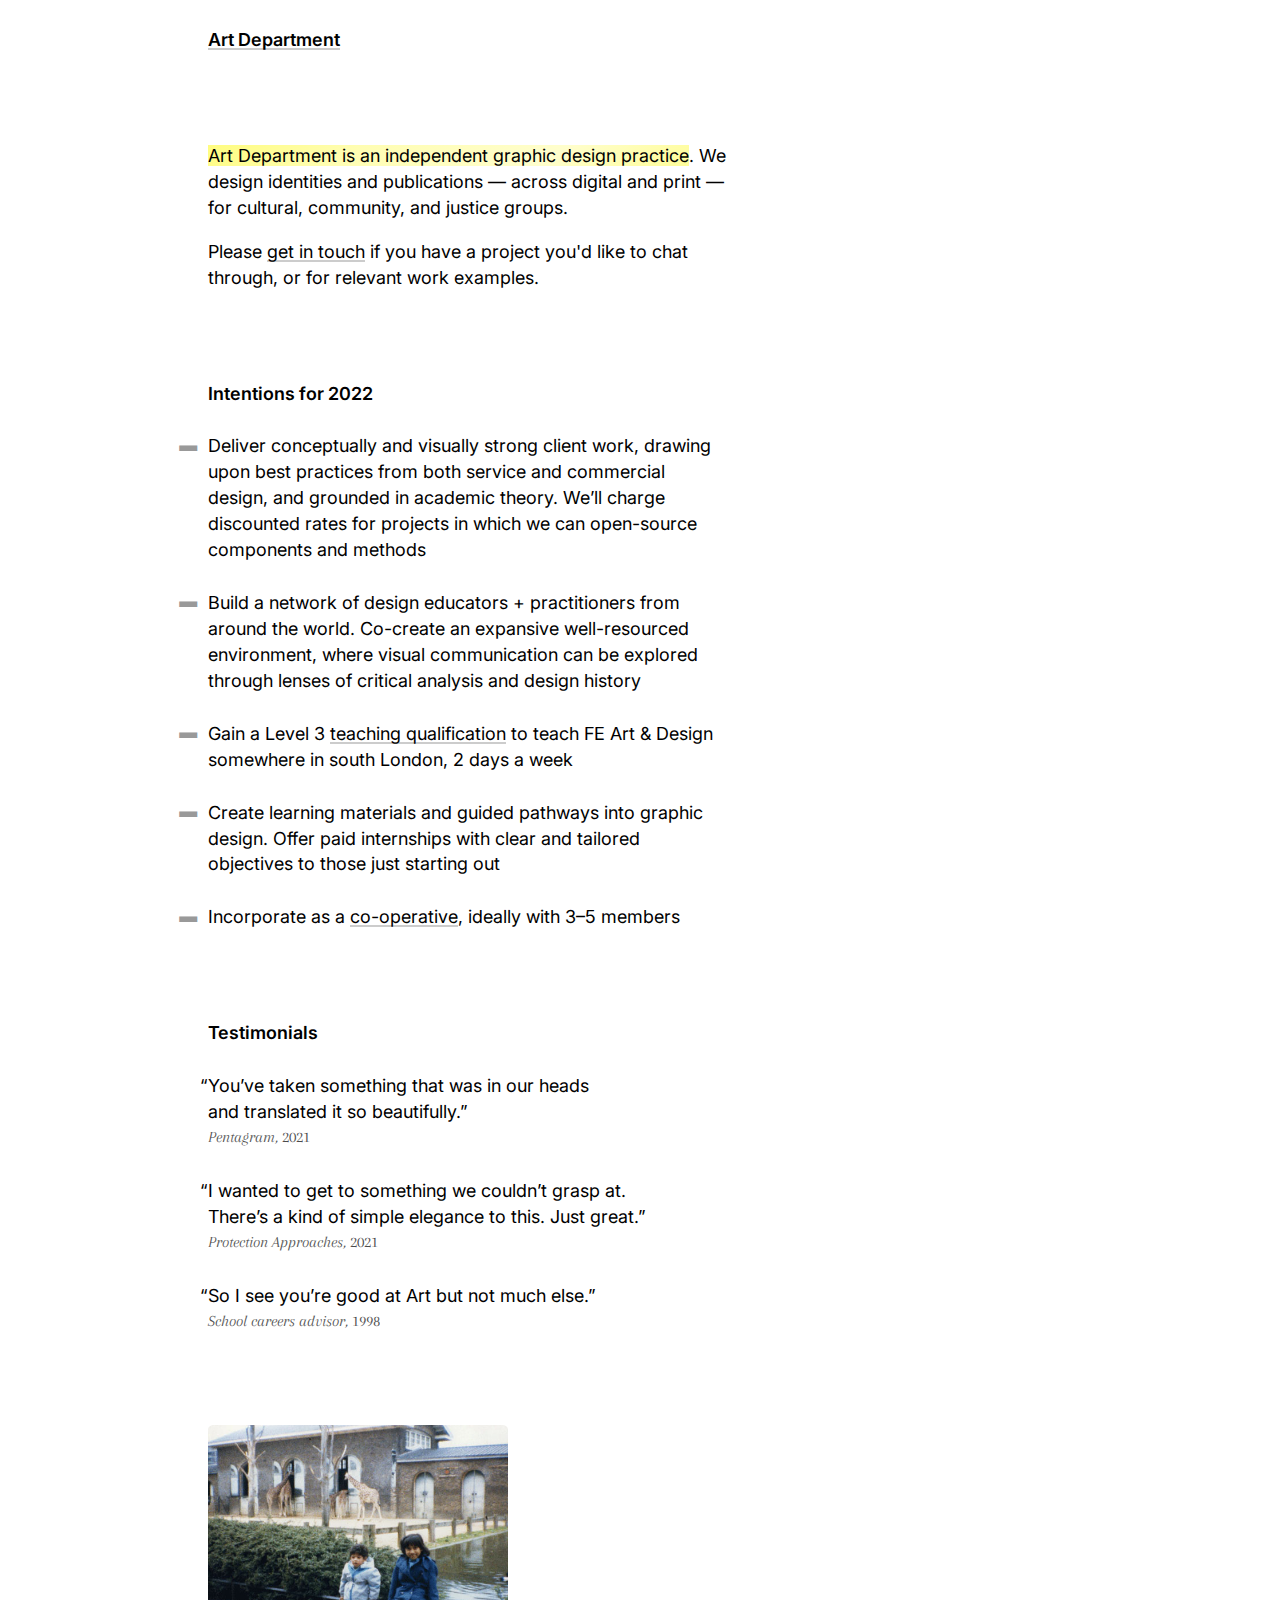
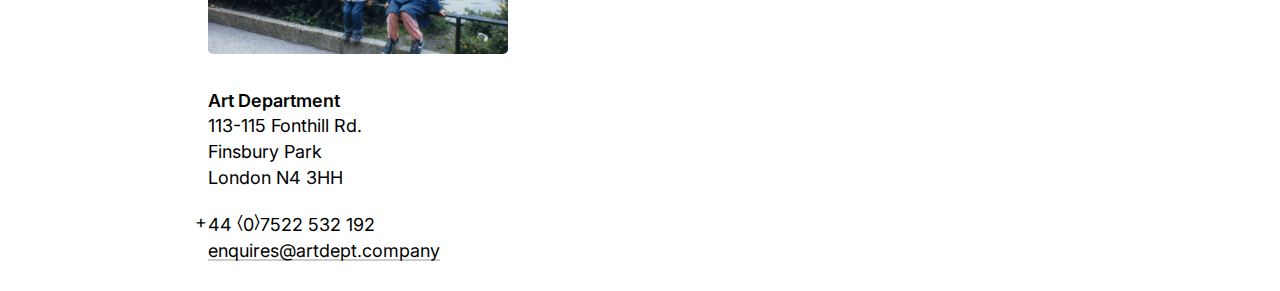
==== about.html @ dec5b016 "adds gallery" ====
<!DOCTYPE html>
<html lang="en">
  <head>
    <title>Art Department</title>
    <meta charset="UTF-8">
    <meta name="viewport" content="width=device-width, initial-scale=1.0">

    <link rel="stylesheet" href="css/grid.css">
    <link rel="stylesheet" href="css/type.css">
    <link rel="stylesheet" href="css/gallery.css">

    <link rel="preconnect" href="https://fonts.googleapis.com">
    <link rel="preconnect" href="https://fonts.gstatic.com" crossorigin>
    <link href="https://fonts.googleapis.com/css2?family=Arapey:ital@0;1&family=Inter:wght@400;500;600&display=swap" rel="stylesheet"> 
    
    <link rel="icon" type="image/png" href="favicon/16.png" sizes="16x16">
    <link rel="icon" type="image/png" href="favicon/32.png" sizes="32x32">
    <link rel="icon" type="image/png" href="favicon/96.png" sizes="96x96">
  
  </head>

  <body>
    <header class="split">
      <h1><a href="index.html">Art Department</a></h1>
      <!-- <nav> -->
        <!-- <ul class="align-r"> -->
          <!-- <li><a href="index.html">Gallery</a></li> -->
        <!-- </ul>  -->
      <!-- </nav> -->
    </header>

    <section class="bind">
      <p>
        <span class="highlight-yellow">Art Department is an independent graphic design practice</span>. We design identities and publications &mdash; across digital and print &mdash; for cultural, community, and justice groups.
      </p>
      <p>
        Please <a href="mailto:chris@artdept.company">get in touch</a> if you have a project</span> you'd like to chat through, or for relevant work examples.
      </p>
    </section>

    <section class="copy bind">
      <h3>Intentions for 2022</h3>
      <ul class="intentions">
        <li>Deliver conceptually and visually strong client work, drawing upon best practices from both service and commercial design, and grounded in academic theory. We&rsquo;ll charge discounted rates for projects in which we can open-source components and methods</li>

        <li>Build a network of design educators &plus; practitioners from around the world. Co-create an expansive well-resourced environment, where visual communication can be explored through lenses of critical analysis and design history
        </li>

        <li>Gain a Level 3 <a href="https://www.cityandguilds.com/qualifications-and-apprenticeships/learning/teaching/6502-education-and-training#tab=information">teaching qualification</a> to teach FE Art &amp; Design somewhere in south London, 2 days a week</li>

        <li>Create learning materials and guided pathways into graphic design. Offer paid internships with clear and tailored objectives to those just starting out</li>

        <li>Incorporate as a <a href="https://www.coop.co.uk/">co-operative</a>, ideally with 3&ndash;5 members</li>
      </ul>
    </section>

    <section class="bind">
      <h3>Testimonials</h3>
      <blockquote>You&rsquo;ve taken something that was in our heads<span class="br-dt"> and translated it so beautifully.</span></blockquote>
      <cite>Pentagram, <time datetime="2021">2021</time></cite>
      <!-- <blockquote>Chris you use all parts of your brain.</blockquote> -->
      <!-- <cite>Autonomic, <time datetime="2021">2021</time></cite> -->

      <blockquote>I wanted to get to something we couldn&rsquo;t grasp at. 
        <span class="br-dt">There&rsquo;s a kind of simple elegance to this. Just great.</span></blockquote>
      <cite>Protection Approaches, <time datetime="2021">2021</time></cite>

      <blockquote>So I see you&rsquo;re good at Art but not much else.</blockquote>
      <cite>School careers advisor, <time datetime="998">1998</time></cite>
    </section>

<!--     <section class="bind">
      <hr>
      <p>
        Please <span class="highlight-orange"><a href="mailto:chris@artdept.company">get in touch</a></span> if you have a project you'd like to chat through, or for relevant work examples.
      </p>
      <hr>
    </section> -->
    
    <footer>
      <img class="editorial rounded" src="images/zoo.jpg"/>
      <p>
        <span class="bold">Art Department</span><br/>
        113-115 Fonthill Rd.<br/>
        Finsbury Park<br/>
        London N4 3HH
      </p>
      <p>
        <span class="tel">44 <span class="shift">&#9001;</span>0<span class="shift">&#9002;</span>7522 532 192</span><br/>
        <a href="mailto:enquires@artdept.company"><span class="email">enquires@artdept.company</a>
      </p>
    </footer>
  </body>
</html>
---- css/grid.css ----
body {
  padding: 1.5rem;
  max-width: 48rem;
  margin: 0 auto;
}

h1, h2, h3, h4, h5, p, ul, li, a, blockquote, cite {
  margin: 0;
  padding: 0;
}

header {
  margin-bottom: 5rem;
}

footer {
  margin: 5rem 0 0 0;
}

section + section {
  margin-top: 5rem;
}

cite + blockquote{
  margin-top: 1.5rem;
}

ul li  +li{
  padding-top: 1.5em;
}

h3{
  margin: 0 0 1.5rem 0;
}

p + p{
  margin-top: 1em;
}

small + small{
  margin-top: 1.5em;
}

hr{
  margin: 2rem 0;
  background: none;
  border: 1px solid #ededed;
}


.split{
  display: grid;
  grid-template-columns: 1fr 1fr;
}
.align-r{
  text-align: right;
  /*justify-content: right;*/
  /*align-items: right;*/
  /*justify-items: right;*/
  /*grid-row-gap: 40px;*/
  /*grid-column-gap: 30px;*/
}


.bind {
  max-width: 520px;
}
.highlight-yellow{
  background: rgb(255,250,0);
  background: linear-gradient(148deg, rgba(255,250,0,0.5) 0%, rgba(255,250,0,0.3) 30%, rgba(255,250,0,0.2) 70%, rgba(255,250,0,0.4) 100%);
}
.highlight-green{
  background: rgb(96,255,0);
  background: linear-gradient(148deg, rgba(96,255,0,0.5) 0%, rgba(96,255,0,0.3) 30%, rgba(96,255,0,0.2) 70%, rgba(96,255,0,0.4) 100%);
}
img.editorial{
  max-width: 300px;
  margin-bottom: 1.5rem;
}
img.rounded{
  /*border-radius: 0.25rem;*/
  border-radius: 2%;

}
---- css/type.css ----
html{
  font-size: 18px;
  line-height: 1.44em;
  font-family: 'Inter', sans-serif;
  font-weight: 400;
  color: black;

}

h1, h2, h3, h4, h5, p, ul, li, a, blockquote {
  font-size: 1rem;
}

h1, h2, h3, h4, h5, h6, .bold{
  font-weight: 600;
}

p, ul, li, a, blockquote {
  font-weight: 400;
}

cite{
  font-family: 'Arapey', monospace;
  font-size: 16px;
  display: block;
  opacity: 0.7;
}

small{
  display: block;
  font-size: 15px;
  line-height: 1.1rem;
}

/* Links */

a, a:link {
  text-decoration: none;
  font-weight: inherit;
  font-size: inherit;
  color: black;
  background-image: -webkit-linear-gradient(top, transparent 90%, #ccc 0, #ccc 100%, transparent 0);
}

a:hover {
  color: red;
}

nav ul li{
  list-style: none;
}


time{
  font-style: normal;
}

/* Hanging or offset punctuation */

ul.intentions li{
  list-style: none;
}

ul.intentions li:before {
    content: '\25AC';
    position: absolute;
    margin-left: -1.6rem;
    margin-top: -0.1rem;
    color: #999;
}


blockquote:before {
    content: '\201C';
    position: absolute;
    margin-left: -0.45em; 
}
blockquote:after {
    content: '\201D';
}

.tel:before{
  content:"+";
  position: absolute;
  margin-left: -0.7em;
}

.shift{
  vertical-align: text-bottom;
}

.br-dt::before{
  content: "\a";
  white-space: pre;
}

@media screen and (max-width: 450px) {
  .br-dt::before{
    content: "";
  }
}
---- css/gallery.css ----
.gallery {
  display: grid;
  grid-template-columns: 1fr 1fr 1fr 1fr 1fr;
  grid-row-gap: 50px;
  grid-column-gap: 40px;
  align-items: center;
  justify-items: center;
}

.gallery img {
  max-width: 70%;
  width: 100%;
}



@media screen and (max-width: 700px) {
  .gallery{
    grid-template-columns: 1fr 1fr 1fr 1fr;
    grid-row-gap: 40px;
    grid-column-gap: 30px;
  }
  .gallery .freedom,
  .gallery .gfc,
  .gallery .press,
  .gallery .testcard
  {
    display: none;
  }
}



@media screen and (max-width: 500px) {
  .gallery{
    grid-template-columns: 1fr 1fr 1fr;
    grid-row-gap: 20px;
    grid-column-gap: 10px;
  }

  .gallery img {
    max-width: 60%;
  }


  .gallery .bs3,
  .gallery .film,
  .gallery .freedom,
  .gallery .gfc,
  .gallery .morleys,
  .gallery .press,
  .gallery .roses,
  .gallery .testcard
  {
    display: none;
  }
}

/*@media screen and (max-width: 649px) {
  .gallery{
    grid-template-columns: 1fr 1fr 1fr;
  }

  .gallery img:nth-child(2),
  .gallery img:nth-child(3),
  .gallery img:nth-child(5),
  .gallery img:nth-child(10),
  .gallery img:nth-child(14),
  .gallery img:nth-child(18)
  {
    display: none;
  }
}*/
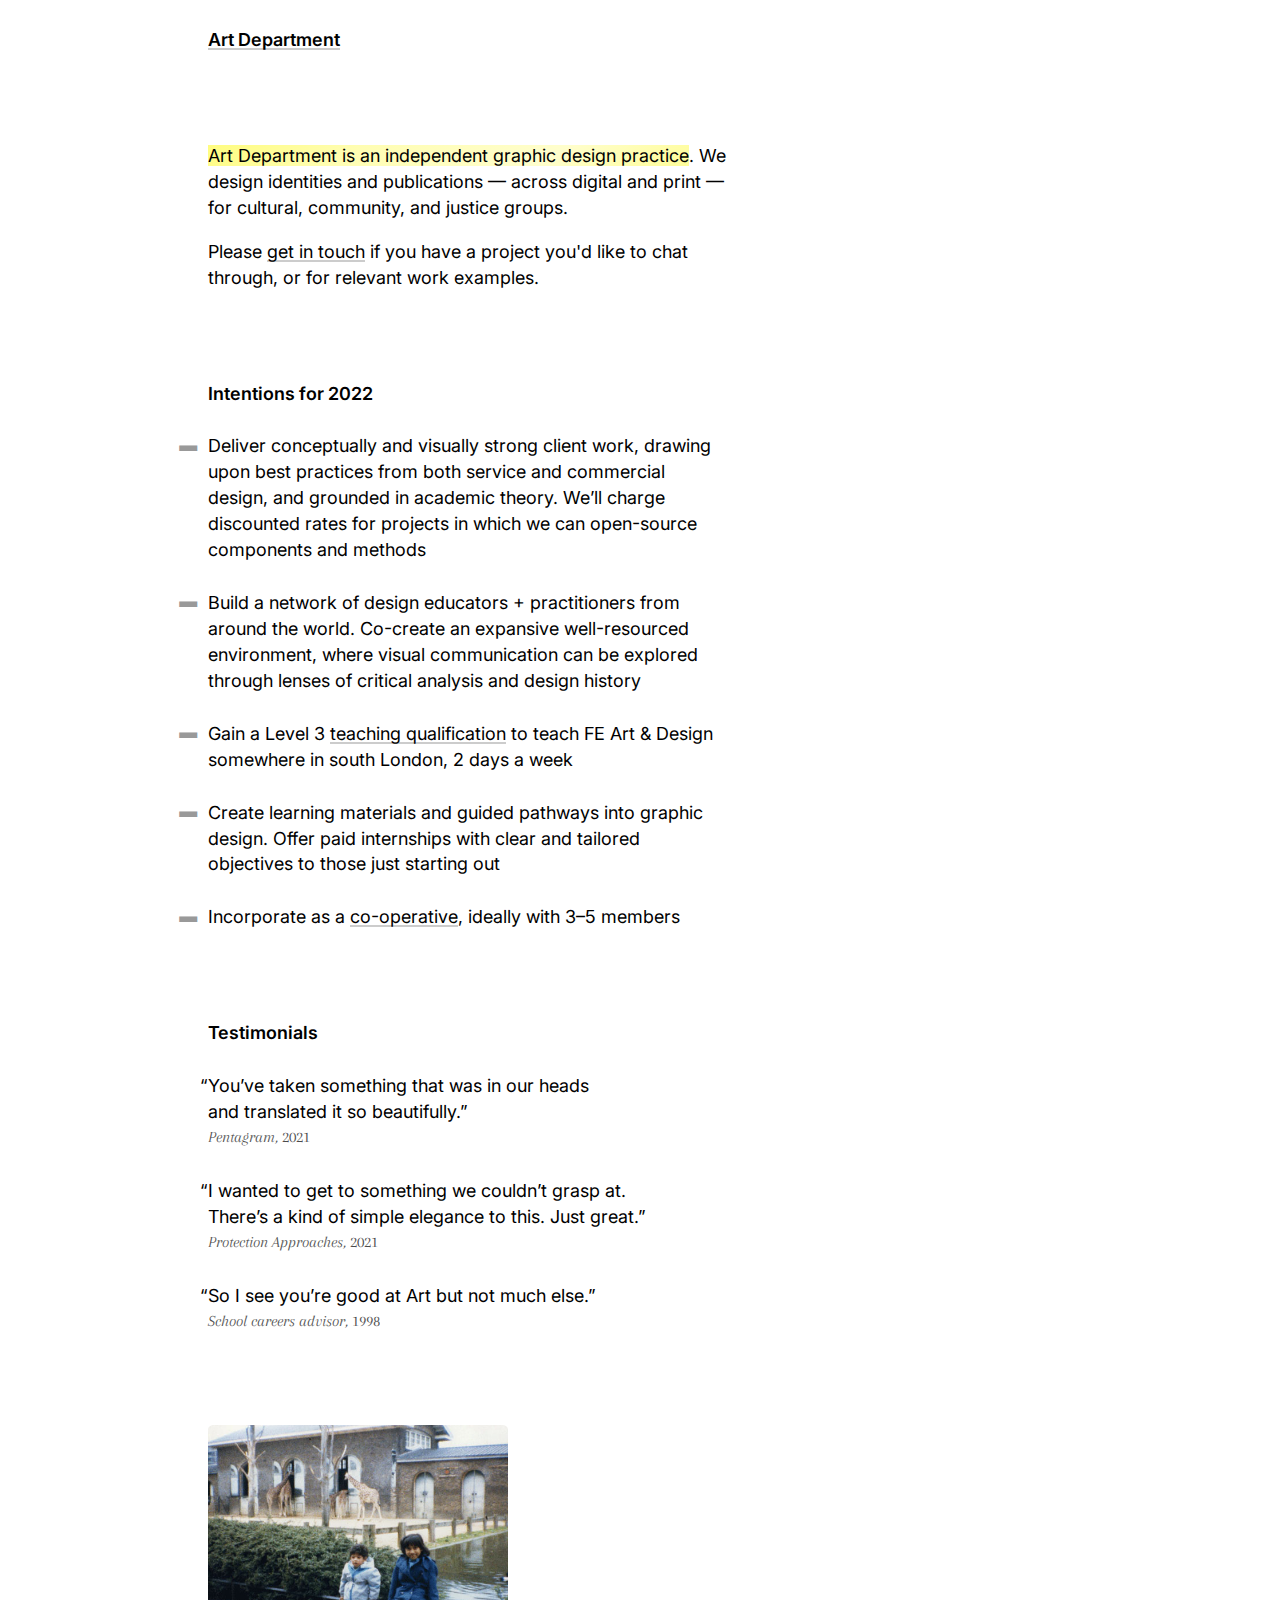
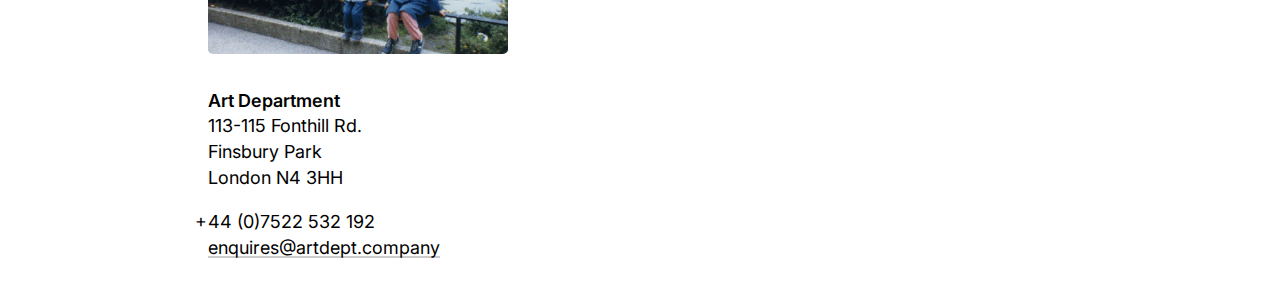
==== commit 945f2c96: "fixed footer char" ====
--- a/about.html
+++ b/about.html
@@ -86,7 +86,7 @@
         London N4 3HH
       </p>
       <p>
-        <span class="tel">44 <span class="shift">&#9001;</span>0<span class="shift">&#9002;</span>7522 532 192</span><br/>
+        <span class="tel">44 &#40;0&#41;7522 532 192</span><br/>
         <a href="mailto:enquires@artdept.company"><span class="email">enquires@artdept.company</a>
       </p>
     </footer>
--- a/css/grid.css
+++ b/css/grid.css
@@ -1,5 +1,5 @@
 body {
-  padding: 1.5rem;
+  padding: 1.5rem 1.5rem 2.5rem 1.5rem;
   max-width: 48rem;
   margin: 0 auto;
 }
--- a/css/type.css
+++ b/css/type.css
@@ -2,6 +2,7 @@
   font-size: 18px;
   line-height: 1.44em;
   font-family: 'Inter', sans-serif;
+  font-feature-settings: "case", "calt";
   font-weight: 400;
   color: black;
 
@@ -85,9 +86,9 @@
   margin-left: -0.7em;
 }
 
-.shift{
+/*.shift{
   vertical-align: text-bottom;
-}
+}*/
 
 .br-dt::before{
   content: "\a";
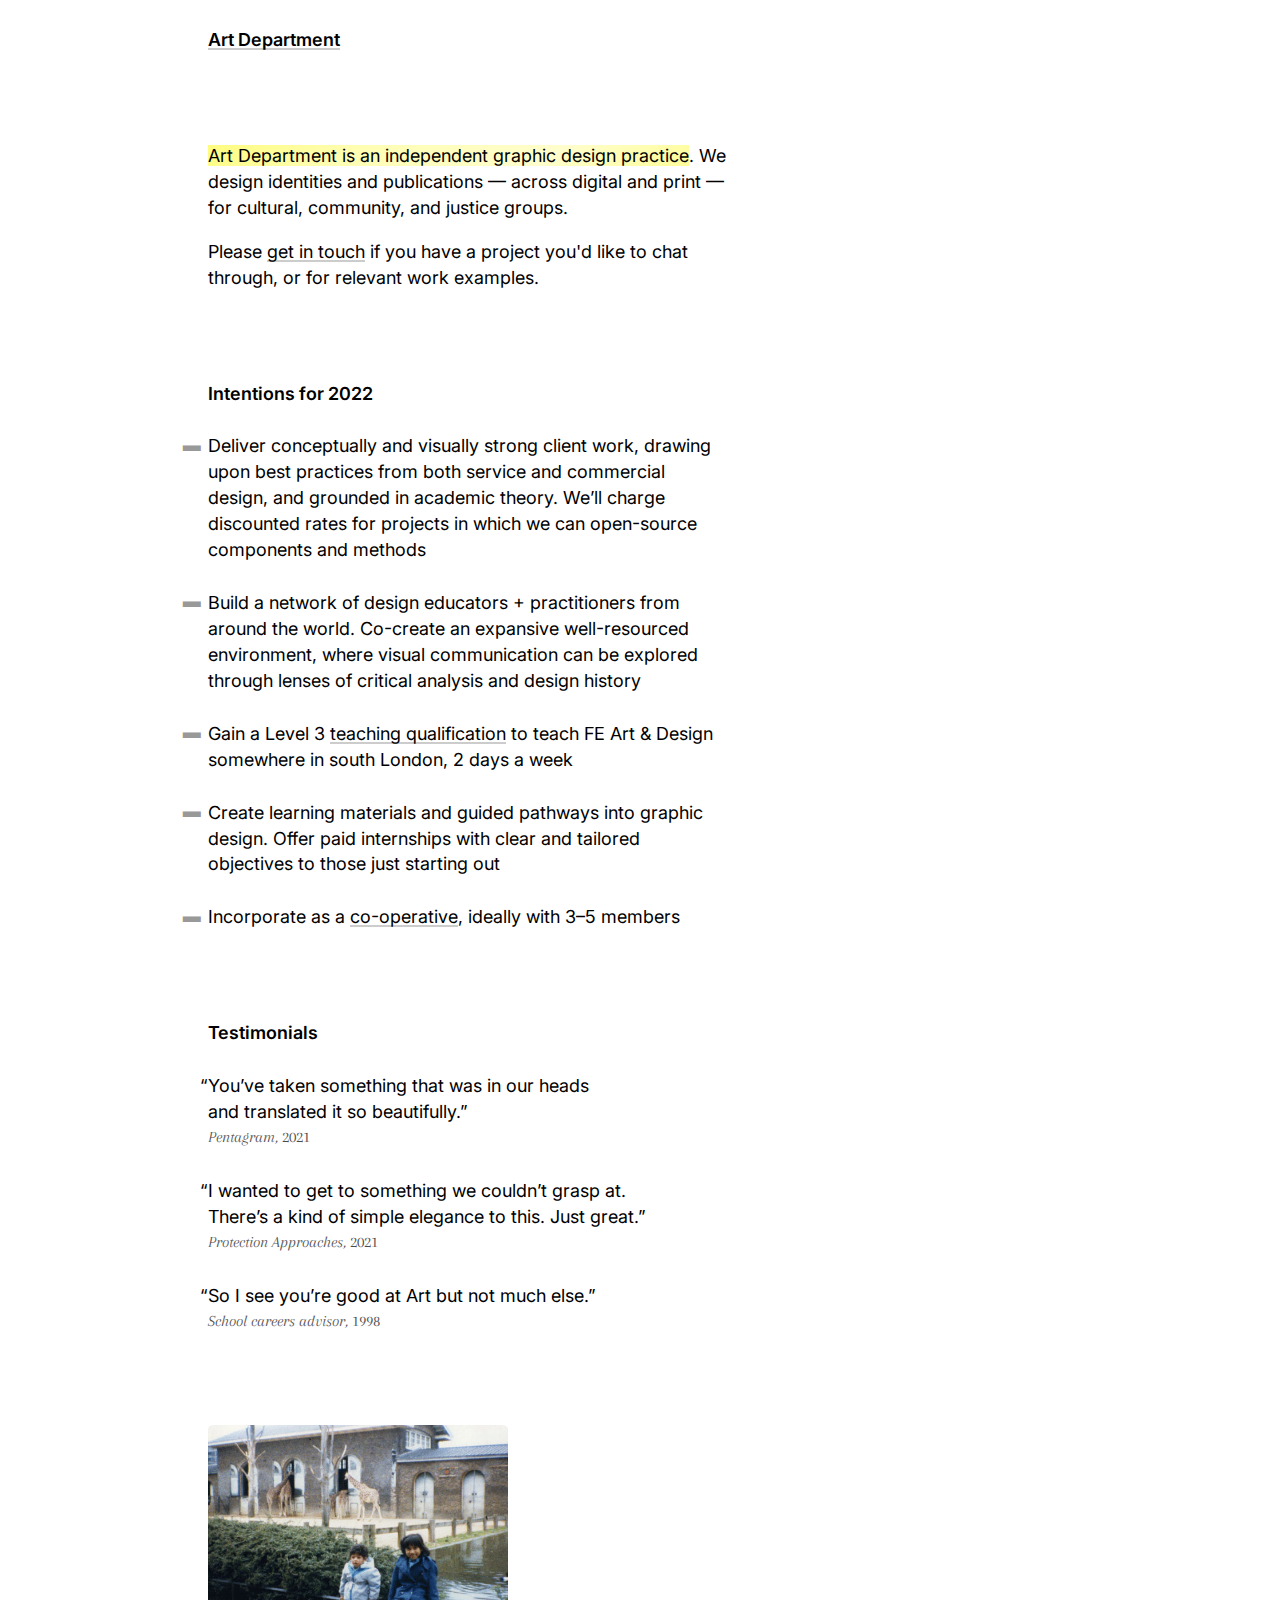
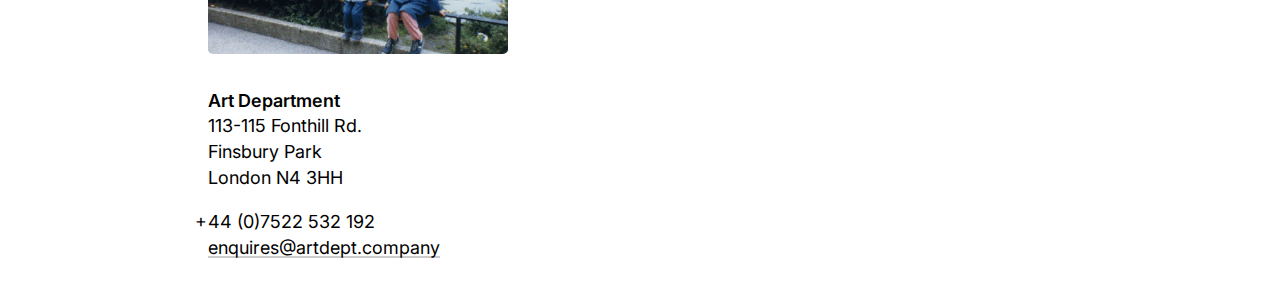
==== commit d6903ebc: "updates gallery" ====
--- a/about.html
+++ b/about.html
@@ -13,9 +13,9 @@
     <link rel="preconnect" href="https://fonts.gstatic.com" crossorigin>
     <link href="https://fonts.googleapis.com/css2?family=Arapey:ital@0;1&family=Inter:wght@400;500;600&display=swap" rel="stylesheet"> 
     
-    <link rel="icon" type="image/png" href="favicon/16.png" sizes="16x16">
-    <link rel="icon" type="image/png" href="favicon/32.png" sizes="32x32">
-    <link rel="icon" type="image/png" href="favicon/96.png" sizes="96x96">
+    <link rel="icon" type="image/png" href="elements/16.png" sizes="16x16">
+    <link rel="icon" type="image/png" href="elements/32.png" sizes="32x32">
+    <link rel="icon" type="image/png" href="elements/96.png" sizes="96x96">
   
   </head>
 
--- a/css/grid.css
+++ b/css/grid.css
@@ -25,7 +25,7 @@
   margin-top: 1.5rem;
 }
 
-ul li  +li{
+ul.intentions li  +li{
   padding-top: 1.5em;
 }
 
@@ -47,11 +47,16 @@
   border: 1px solid #ededed;
 }
 
-
 .split{
   display: grid;
-  grid-template-columns: 1fr 1fr;
+  grid-template-columns: 1fr 2fr;
+  grid-column-gap: 2rem;
 }
+
+.split img{
+  max-width: 100%;
+}
+
 .align-r{
   text-align: right;
   /*justify-content: right;*/
--- a/css/type.css
+++ b/css/type.css
@@ -5,7 +5,6 @@
   font-feature-settings: "case", "calt";
   font-weight: 400;
   color: black;
-
 }
 
 h1, h2, h3, h4, h5, p, ul, li, a, blockquote {
@@ -65,11 +64,10 @@
 ul.intentions li:before {
     content: '\25AC';
     position: absolute;
-    margin-left: -1.6rem;
+    margin-left: -1.4rem;
     margin-top: -0.1rem;
     color: #999;
 }
-
 
 blockquote:before {
     content: '\201C';
@@ -86,10 +84,6 @@
   margin-left: -0.7em;
 }
 
-/*.shift{
-  vertical-align: text-bottom;
-}*/
-
 .br-dt::before{
   content: "\a";
   white-space: pre;
--- a/css/gallery.css
+++ b/css/gallery.css
@@ -12,7 +12,13 @@
   width: 100%;
 }
 
-
+.gallery a {
+  text-decoration: none;
+  border: none;
+  background: none;
+  text-align: center;
+  /*width: 100%;*/
+}
 
 @media screen and (max-width: 700px) {
   .gallery{
